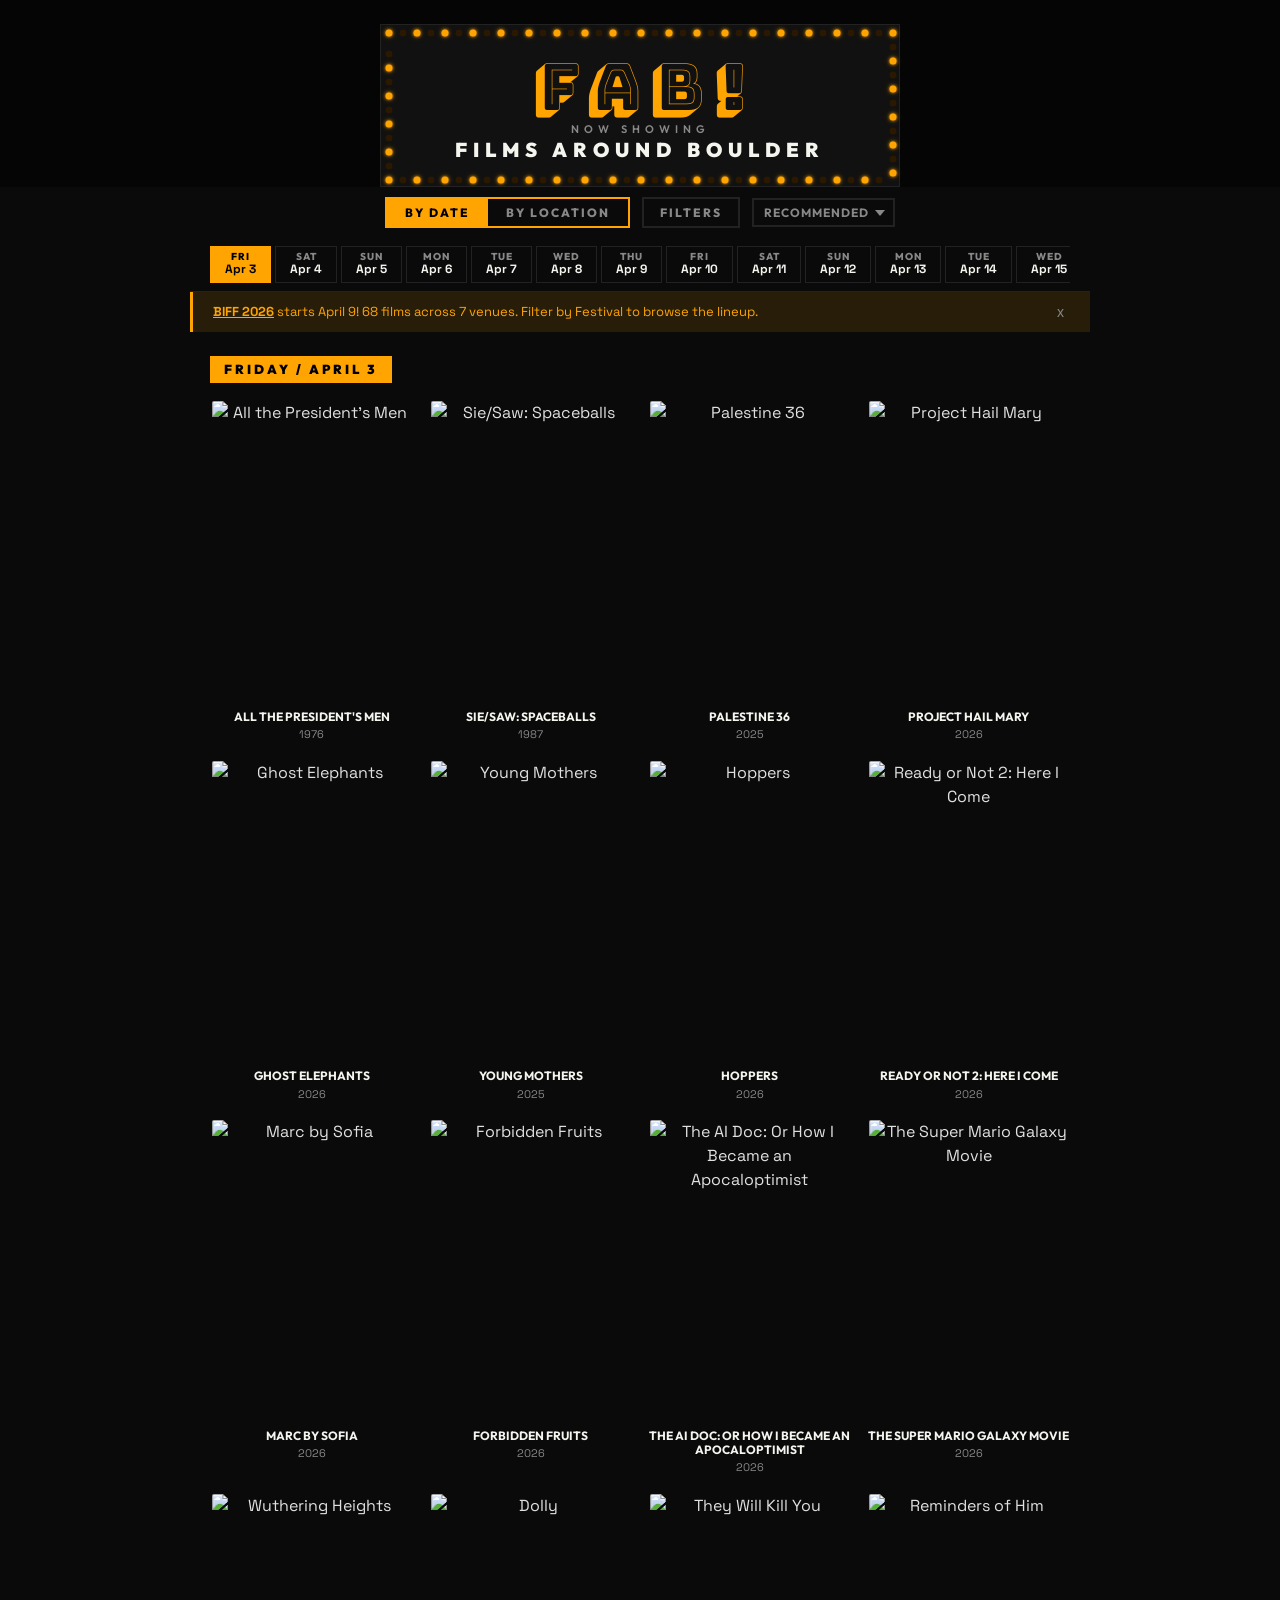
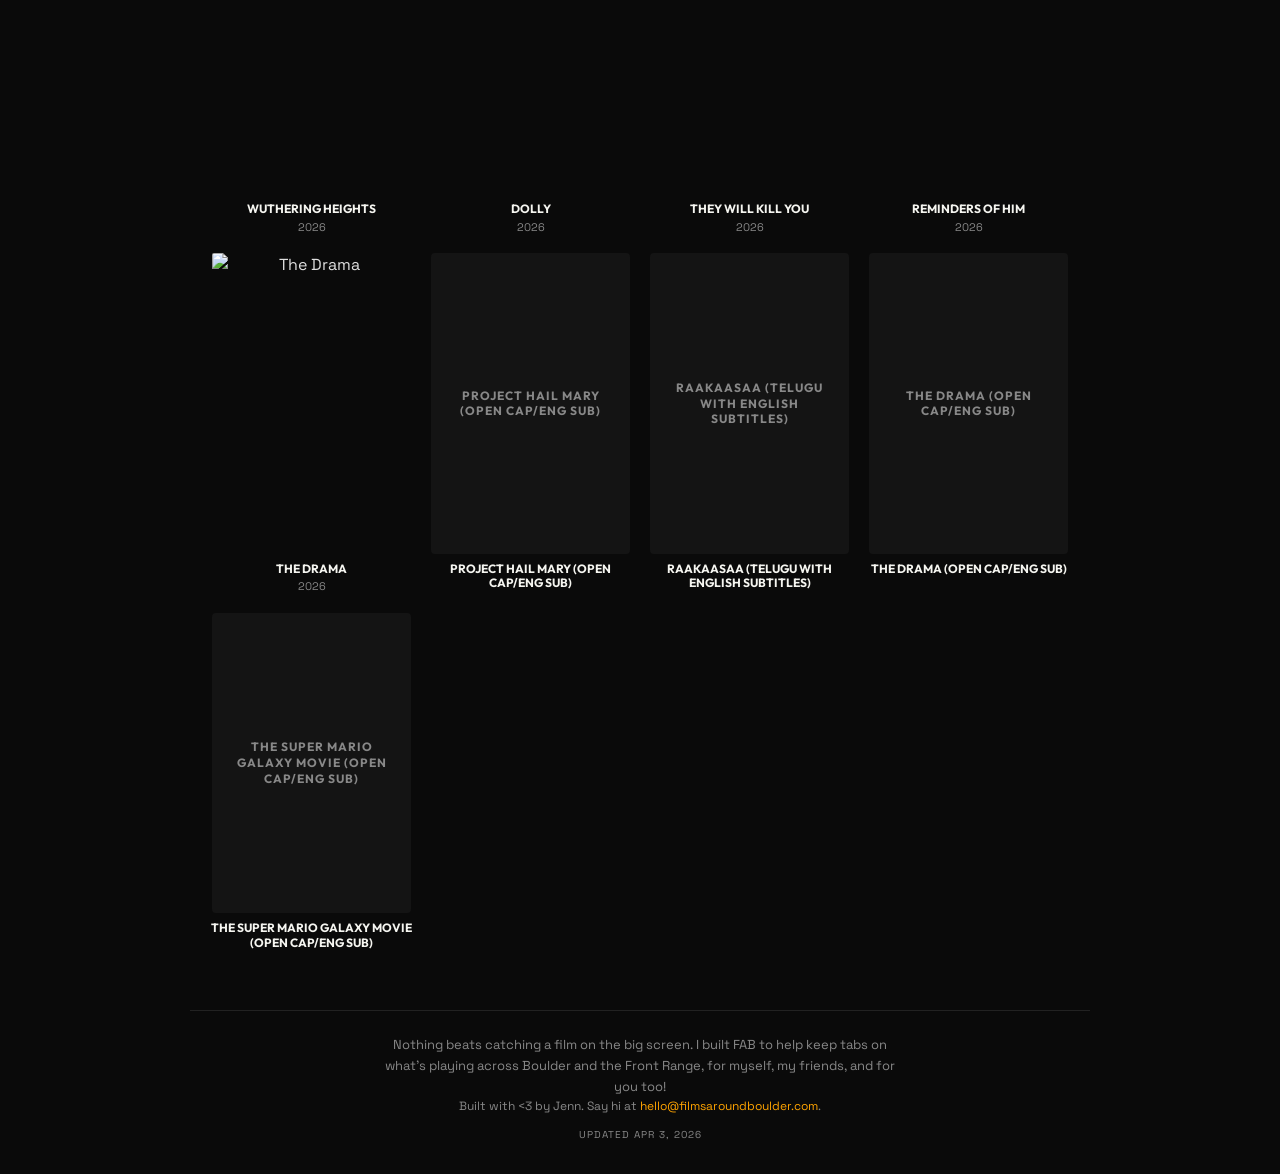
==== docs/index.html @ c7af5177 "FAB favicon (Bungee Shade), fix BIFF count (68 films, 7 venues)" ====
<!DOCTYPE html>
<html lang="en">
<head>
  <meta charset="UTF-8">
  <meta name="viewport" content="width=device-width, initial-scale=1.0">
  <title>FAB! Films Around Boulder</title>
  <link rel="icon" type="image/png" href="favicon-fab.png">
  <link rel="preconnect" href="https://fonts.googleapis.com">
  <link rel="preconnect" href="https://fonts.gstatic.com" crossorigin>
  <link href="https://fonts.googleapis.com/css2?family=Bungee+Shade&family=Bungee&family=Space+Grotesk:wght@300;400;500;600;700&family=Outfit:wght@400;600;800;900&display=swap" rel="stylesheet">
  <link rel="stylesheet" href="style.css">
</head>
<body>

  <div class="marquee-scene">
    <div class="marquee-frame">
      <div class="bulb-border" id="bulb-border"></div>
      <div class="letter-board">
        <div class="board-line fab">FAB!</div>
        <div class="board-line small">Now Showing</div>
        <div class="board-line big">Films Around Boulder</div>
      </div>
    </div>
  </div>

  <header>
    <div class="nav-bar">
      <div class="view-toggle">
        <button class="toggle-btn active" data-view="date">By Date</button>
        <button class="toggle-btn" data-view="location">By Location</button>
      </div>
      <button class="filter-toggle" id="filter-toggle">Filters</button>
      <select class="sort-select" id="sort-select">
        <option value="recommended">Recommended</option>
        <option value="alpha">A-Z</option>
        <option value="year">Newest</option>
        <option value="oldest">Oldest</option>
      </select>
    </div>
    <div class="filter-drawer hidden" id="filter-drawer">
      <div class="filter-group">
        <div class="filter-label">Theaters</div>
        <div class="filter-chips" id="filters"></div>
      </div>
      <div class="filter-group">
        <div class="filter-label">Type</div>
        <div class="filter-chips" id="category-filters"></div>
      </div>
    </div>
    <div class="date-nav" id="date-nav"></div>
  </header>

  <div class="banner hidden" id="banner">
    <span class="banner-text" id="banner-text"></span>
    <button class="banner-close" id="banner-close">x</button>
  </div>

  <main id="main"></main>

  <footer>
    <div class="footer-inner">
      <div class="footer-about" id="footer-about">
        <p class="footer-tagline">Nothing beats catching a film on the big screen. I built FAB to help keep tabs on what's playing across Boulder and the Front Range, for myself, my friends, and for you too!</p>
        <p class="footer-credit">Built with &lt;3 by Jenn. Say hi at <a href="mailto:hello@filmsaroundboulder.com">hello@filmsaroundboulder.com</a>.</p>
      </div>
      <div class="footer-meta">
        <p class="updated" id="updated"></p>
      </div>
    </div>
  </footer>

  <script src="app.js?v=3"></script>
  <script>
    // Generate bulbs around the border seamlessly
    (function() {
      const border = document.getElementById('bulb-border');
      const frame = border.parentElement;

      function placeBulbs() {
        border.innerHTML = '';
        const fw = frame.offsetWidth;
        const fh = frame.offsetHeight;
        const spacing = 14;
        const inset = 8;

        const positions = [];

        // Top edge: left to right
        for (let x = inset; x <= fw - inset; x += spacing) {
          positions.push([x, inset]);
        }
        // Right edge: top to bottom (skip top-right corner)
        for (let y = inset + spacing; y <= fh - inset; y += spacing) {
          positions.push([fw - inset, y]);
        }
        // Bottom edge: right to left (skip bottom-right corner)
        for (let x = fw - inset - spacing; x >= inset; x -= spacing) {
          positions.push([x, fh - inset]);
        }
        // Left edge: bottom to top (skip both corners)
        for (let y = fh - inset - spacing; y >= inset + spacing; y -= spacing) {
          positions.push([inset, y]);
        }

        positions.forEach((pos, i) => {
          const bulb = document.createElement('span');
          bulb.className = 'bulb ' + (i % 2 === 0 ? 'a' : 'b');
          bulb.style.left = pos[0] + 'px';
          bulb.style.top = pos[1] + 'px';
          border.appendChild(bulb);
        });
      }

      placeBulbs();
      window.addEventListener('resize', placeBulbs);
    })();
  </script>
</body>
</html>
---- docs/style.css ----
* { margin: 0; padding: 0; box-sizing: border-box; }

:root {
  --bg: #0a0a0a;
  --card-bg: #141414;
  --border: #222;
  --text: #e0e0e0;
  --text-dim: #888;
  --accent: #FFA400;
  --accent-dim: rgba(255, 164, 0, 0.12);
  --warm-white: #f5f5f0;
  --cream: #f5f0dd;
  --cream-dark: #ece6d0;
  --board-text: #1a1a1a;
  --board-sub: #6a6a6a;
}

body {
  font-family: 'Space Grotesk', sans-serif;
  background: var(--bg);
  color: var(--text);
  line-height: 1.5;
  -webkit-font-smoothing: antialiased;
}

.hidden { display: none !important; }

/* ===================== MARQUEE ===================== */
.marquee-scene { background: #050505; padding: 24px 16px 0; display: flex; justify-content: center; }
.marquee-frame { width: 100%; max-width: 520px; background: #111; padding: 16px; position: relative; border: 1px solid #222; }
.bulb-border { position: absolute; inset: 0; pointer-events: none; }
.bulb { position: absolute; width: 7px; height: 7px; border-radius: 50%; transform: translate(-50%, -50%); }
.bulb.a { background: var(--accent); box-shadow: 0 0 3px var(--accent), 0 0 6px rgba(255, 164, 0, 0.4); animation: bulb-a 0.7s steps(1) infinite; }
.bulb.b { background: #2a1800; animation: bulb-b 0.7s steps(1) infinite; }
@keyframes bulb-a {
  0%, 49% { background: var(--accent); box-shadow: 0 0 3px var(--accent), 0 0 6px rgba(255, 164, 0, 0.4); }
  50%, 100% { background: #2a1800; box-shadow: none; }
}
@keyframes bulb-b {
  0%, 49% { background: #2a1800; box-shadow: none; }
  50%, 100% { background: var(--accent); box-shadow: 0 0 3px var(--accent), 0 0 6px rgba(255, 164, 0, 0.4); }
}
.letter-board { background: transparent; padding: 14px 20px 8px; text-align: center; }
.board-line { font-family: 'Outfit', sans-serif; text-transform: uppercase; color: var(--warm-white); line-height: 1.2; }
.board-line.fab { font-family: 'Bungee Shade', cursive; font-size: 64px; letter-spacing: 10px; text-indent: 10px; line-height: 1; margin-bottom: 4px; color: var(--accent); }
.board-line.small { font-size: 11px; letter-spacing: 5px; font-weight: 600; color: var(--text-dim); margin-bottom: 2px; }
.board-line.big { font-size: 20px; font-weight: 900; letter-spacing: 6px; color: var(--warm-white); }

/* ===================== HEADER ===================== */
header {
  position: sticky; top: 0; background: var(--bg); z-index: 10;
  border-bottom: 1px solid var(--border);
  max-width: 900px; margin: 0 auto; padding: 0 20px;
}
.nav-bar { display: flex; align-items: center; justify-content: center; gap: 12px; padding: 10px 0; }
.view-toggle { display: flex; border: 2px solid var(--accent); overflow: hidden; }
.toggle-btn {
  padding: 6px 18px; font-family: 'Outfit', sans-serif; font-size: 12px; font-weight: 800;
  text-transform: uppercase; letter-spacing: 2px; border: none; background: transparent;
  color: var(--text-dim); cursor: pointer; transition: all 0.15s;
}
.toggle-btn.active { background: var(--accent); color: #000; }
.toggle-btn:hover:not(.active) { color: var(--accent); }

.filter-toggle {
  padding: 6px 16px; font-family: 'Outfit', sans-serif; font-size: 12px; font-weight: 800;
  text-transform: uppercase; letter-spacing: 2px; border: 2px solid var(--border);
  background: transparent; color: var(--text-dim); cursor: pointer; transition: all 0.15s;
}
.filter-toggle:hover { border-color: #555; color: var(--text); }

.sort-select {
  padding: 5px 10px; font-family: 'Outfit', sans-serif; font-size: 12px; font-weight: 700;
  text-transform: uppercase; letter-spacing: 1px; border: 2px solid var(--border);
  background: var(--bg); color: var(--text-dim); cursor: pointer;
  -webkit-appearance: none; appearance: none;
  background-image: url("data:image/svg+xml,%3Csvg xmlns='http://www.w3.org/2000/svg' width='10' height='6'%3E%3Cpath d='M0 0l5 6 5-6z' fill='%23888'/%3E%3C/svg%3E");
  background-repeat: no-repeat; background-position: right 8px center; padding-right: 24px;
}
.sort-select:hover { border-color: #555; color: var(--text); }
.filter-toggle.has-filters { border-color: var(--accent); color: var(--accent); }

/* ===================== FILTER DRAWER ===================== */
.filter-drawer { padding: 10px 0 8px; border-top: 1px solid var(--border); }
.filter-group { margin-bottom: 8px; }
.filter-group:last-child { margin-bottom: 0; }
.filter-label { font-family: 'Outfit', sans-serif; font-size: 9px; font-weight: 800; text-transform: uppercase; letter-spacing: 2px; color: var(--text-dim); margin-bottom: 4px; }
.filter-chips { display: flex; flex-wrap: wrap; gap: 5px; }
.filter-chip, .cat-chip {
  padding: 4px 12px; font-family: 'Outfit', sans-serif; font-size: 11px; font-weight: 600;
  letter-spacing: 1px; text-transform: uppercase; border: 1px solid var(--border);
  background: transparent; color: var(--text-dim); cursor: pointer; transition: all 0.15s; user-select: none;
}
.filter-chip.active { color: var(--accent); border-color: var(--accent); background: var(--accent-dim); }
.cat-chip.active { color: var(--cat-color, var(--accent)); border-color: var(--cat-color, var(--accent)); background: color-mix(in srgb, var(--cat-color, var(--accent)) 12%, transparent); }
.filter-chip:hover:not(.active), .cat-chip:hover:not(.active) { color: var(--text); border-color: #444; }

/* ===================== DATE NAV ===================== */
.date-nav { padding: 6px 0; }
.date-strip { display: flex; gap: 4px; overflow-x: auto; scrollbar-width: none; padding: 2px 0; }
.date-strip::-webkit-scrollbar { display: none; }
.date-chip {
  display: flex; flex-direction: column; align-items: center; padding: 5px 14px 4px;
  min-width: 60px; border: 1px solid var(--border); background: transparent;
  cursor: pointer; transition: all 0.15s; flex-shrink: 0;
}
.date-chip.active { border-color: var(--accent); background: var(--accent); }
.date-chip:hover:not(.active) { border-color: #555; }
.date-chip-day { font-family: 'Outfit', sans-serif; font-size: 10px; font-weight: 800; text-transform: uppercase; letter-spacing: 1px; color: var(--text-dim); line-height: 1; }
.date-chip.active .date-chip-day { color: #000; }
.date-chip-num { font-family: 'Space Grotesk', sans-serif; font-size: 12px; font-weight: 700; color: var(--warm-white); line-height: 1.3; }
.date-chip.active .date-chip-num { color: #000; }

/* ===================== BANNER ===================== */
.banner { max-width: 900px; margin: 0 auto; padding: 10px 20px; background: var(--accent-dim); border-left: 3px solid var(--accent); display: flex; align-items: center; gap: 12px; }
.banner-text { font-family: 'Space Grotesk', sans-serif; font-size: 13px; color: var(--accent); flex: 1; line-height: 1.4; }
.banner-text a { color: var(--accent); text-decoration: underline; font-weight: 700; }
.banner-close { background: none; border: none; color: var(--text-dim); cursor: pointer; font-size: 14px; padding: 2px 6px; }
.banner-close:hover { color: var(--text); }

/* ===================== CONTENT ===================== */
main { max-width: 900px; margin: 0 auto; padding: 0 20px; min-height: 50vh; }

.date-heading {
  font-family: 'Outfit', sans-serif; font-size: 13px; font-weight: 900;
  text-transform: uppercase; letter-spacing: 3px; color: #000; background: var(--accent);
  display: inline-block; padding: 4px 14px; margin: 24px 0 16px;
}

/* ===================== POSTER GRID (By Date) ===================== */
.poster-grid { display: grid; grid-template-columns: repeat(4, 1fr); gap: 16px; }
.grid-item { cursor: pointer; text-align: center; transition: transform 0.15s; }
.grid-item:hover { transform: scale(1.03); }
.grid-item.expanded { transform: none; }
.grid-poster-wrap { aspect-ratio: 2/3; overflow: hidden; border: 2px solid transparent; transition: border-color 0.15s; border-radius: 4px; }
.grid-item:hover .grid-poster-wrap, .grid-item.expanded .grid-poster-wrap { border-color: var(--accent); }
.grid-poster { width: 100%; height: 100%; object-fit: cover; display: block; }
.grid-poster-placeholder {
  background: var(--card-bg); display: flex; align-items: center; justify-content: center;
  font-family: 'Outfit', sans-serif; font-size: 12px; font-weight: 700; color: var(--text-dim);
  border-radius: 4px; padding: 12px; text-align: center; text-transform: uppercase;
  letter-spacing: 1px; line-height: 1.3;
}
.grid-poster-placeholder span { overflow: hidden; display: -webkit-box; -webkit-line-clamp: 4; -webkit-box-orient: vertical; }
.grid-title { font-family: 'Outfit', sans-serif; font-size: 12px; font-weight: 700; color: var(--warm-white); text-transform: uppercase; margin-top: 6px; line-height: 1.2; overflow: hidden; display: -webkit-box; -webkit-line-clamp: 2; -webkit-box-orient: vertical; }
.grid-meta { font-size: 11px; color: var(--text-dim); margin-top: 2px; }

/* Detail panel */
.grid-detail { grid-column: 1 / -1; background: var(--card-bg); border-left: 3px solid var(--accent); padding: 20px; margin: 8px 0; border-radius: 4px; }
.grid-detail-inner { display: flex; gap: 20px; }
.detail-poster { width: 120px; height: 180px; object-fit: cover; flex-shrink: 0; border-radius: 4px; }
.detail-body { flex: 1; min-width: 0; }
.detail-title { font-family: 'Outfit', sans-serif; font-size: 22px; font-weight: 900; color: var(--warm-white); text-transform: uppercase; line-height: 1.2; }
.detail-meta { font-size: 13px; color: var(--text-dim); margin-top: 4px; }
.detail-director { font-size: 13px; color: var(--text-dim); margin-top: 2px; }
.detail-ratings { display: flex; gap: 8px; margin-top: 8px; flex-wrap: wrap; }
.rating-pill {
  font-family: 'Space Grotesk', sans-serif; font-size: 12px; font-weight: 700;
  padding: 3px 8px; border-radius: 3px; border: 1px solid;
  display: inline-flex; align-items: center; gap: 5px;
}
.rating-logo { height: 16px; width: auto; flex-shrink: 0; border-radius: 2px; }
.rating-logo-square { height: 16px; width: 16px; }
.rating-imdb { background: rgba(245, 197, 24, 0.12); color: #f5c518; border-color: rgba(245, 197, 24, 0.3); }
.rating-rt { background: rgba(250, 80, 60, 0.12); color: #fa503c; border-color: rgba(250, 80, 60, 0.3); }
.rating-lb { background: rgba(0, 210, 120, 0.12); color: #00d278; border-color: rgba(0, 210, 120, 0.3); }
.detail-synopsis { font-size: 13px; color: var(--text-dim); margin-top: 10px; line-height: 1.5; }
.detail-showtimes { margin-top: 12px; }

/* Showtime rows */
.showtime-row { display: flex; align-items: baseline; gap: 12px; margin-top: 6px; flex-wrap: wrap; }
.theater-name { font-size: 12px; color: var(--text-dim); font-weight: 500; min-width: 140px; }
.schedule-date { font-size: 12px; color: var(--text-dim); min-width: 110px; font-weight: 500; }
.times { display: flex; gap: 5px; flex-wrap: wrap; align-items: center; }
a.time-chip {
  font-family: 'Space Grotesk', sans-serif; font-size: 12px; font-weight: 600;
  padding: 4px 10px; background: transparent; border: 1px solid #444;
  color: var(--warm-white); text-decoration: none; transition: all 0.15s; border-radius: 3px;
}
a.time-chip:hover { background: var(--accent); color: #000; border-color: var(--accent); }
.time-hidden { display: none; }
.times.show-all .time-hidden { display: inline-flex; }
.time-more {
  font-family: 'Space Grotesk', sans-serif; font-size: 11px; font-weight: 600;
  padding: 4px 10px; background: transparent; border: 1px dashed #555;
  color: var(--accent); cursor: pointer; border-radius: 3px;
}
.time-more:hover { border-color: var(--accent); }
span.time-past {
  font-family: 'Space Grotesk', sans-serif; font-size: 12px; font-weight: 600;
  padding: 4px 10px; border: 1px solid #2a2a2a; color: #555;
  border-radius: 3px; text-decoration: line-through; cursor: default;
}
.tag { font-family: 'Outfit', sans-serif; font-size: 10px; padding: 2px 7px; font-weight: 700; letter-spacing: 1px; text-transform: uppercase; border-radius: 3px; }
.tag-format { background: transparent; color: var(--accent); border: 1px solid var(--accent); }

/* ===================== BY LOCATION (horizontal lanes) ===================== */
.location-section { margin-top: 32px; }
.location-heading {
  font-family: 'Outfit', sans-serif; font-size: 16px; font-weight: 900;
  text-transform: uppercase; letter-spacing: 2px; color: var(--warm-white);
  text-decoration: none; display: inline-block; margin-bottom: 12px;
  transition: color 0.15s;
}
a.location-heading:hover { color: var(--accent); }

.location-lane-wrap { overflow: hidden; }
.location-lane {
  display: flex; gap: 12px; overflow-x: auto; scrollbar-width: none;
  padding-bottom: 8px;
}
.location-lane::-webkit-scrollbar { display: none; }
.lane-item {
  flex-shrink: 0; width: 140px; cursor: pointer; text-align: center;
  transition: transform 0.15s;
}
.lane-item:hover { transform: scale(1.03); }
.lane-item .grid-poster-wrap { width: 140px; height: 210px; }
.lane-item .grid-title { font-size: 11px; }

/* ===================== EMPTY STATE ===================== */
.empty-state { text-align: center; color: var(--text-dim); padding: 100px 20px; font-size: 16px; font-family: 'Outfit', sans-serif; font-weight: 700; text-transform: uppercase; letter-spacing: 3px; }

/* ===================== FOOTER ===================== */
footer { max-width: 900px; margin: 60px auto 0; padding: 24px 20px 32px; border-top: 1px solid var(--border); }
.footer-inner { display: flex; flex-direction: column; gap: 12px; align-items: center; text-align: center; }
.footer-tagline { font-family: 'Space Grotesk', sans-serif; font-size: 13px; color: var(--text-dim); max-width: 520px; line-height: 1.6; }
.footer-credit { font-family: 'Space Grotesk', sans-serif; font-size: 12px; color: var(--text-dim); }
.footer-credit a { color: var(--accent); text-decoration: none; }
.footer-credit a:hover { text-decoration: underline; }
.footer-meta { font-size: 10px; color: var(--text-dim); letter-spacing: 1px; text-transform: uppercase; }

/* ===================== Mobile ===================== */
@media (max-width: 700px) {
  .poster-grid { grid-template-columns: repeat(3, 1fr); gap: 12px; }
}
@media (max-width: 500px) {
  .marquee-scene { padding: 16px 8px 0; }
  .board-line.fab { font-size: 40px; letter-spacing: 6px; text-indent: 6px; }
  .board-line.big { font-size: 14px; letter-spacing: 4px; }
  .board-line.small { font-size: 9px; letter-spacing: 3px; }
  header { padding: 0 12px; }
  main { padding: 0 12px; }
  .toggle-btn { padding: 5px 10px; font-size: 10px; letter-spacing: 1px; }
  .filter-toggle { padding: 5px 8px; font-size: 10px; letter-spacing: 1px; }
  .sort-select { font-size: 10px; padding: 4px 20px 4px 6px; }
  .poster-grid { grid-template-columns: repeat(2, 1fr); gap: 10px; }
  .detail-poster { width: 80px; height: 120px; }
  .detail-title { font-size: 16px; }
  .grid-detail-inner { gap: 12px; }
  .theater-name { min-width: auto; width: 100%; }
  .showtime-row { flex-direction: column; gap: 4px; }
  .lane-item { width: 110px; }
  .lane-item .grid-poster-wrap { width: 110px; height: 165px; }
  .date-chip { min-width: 52px; padding: 4px 10px 3px; }
}
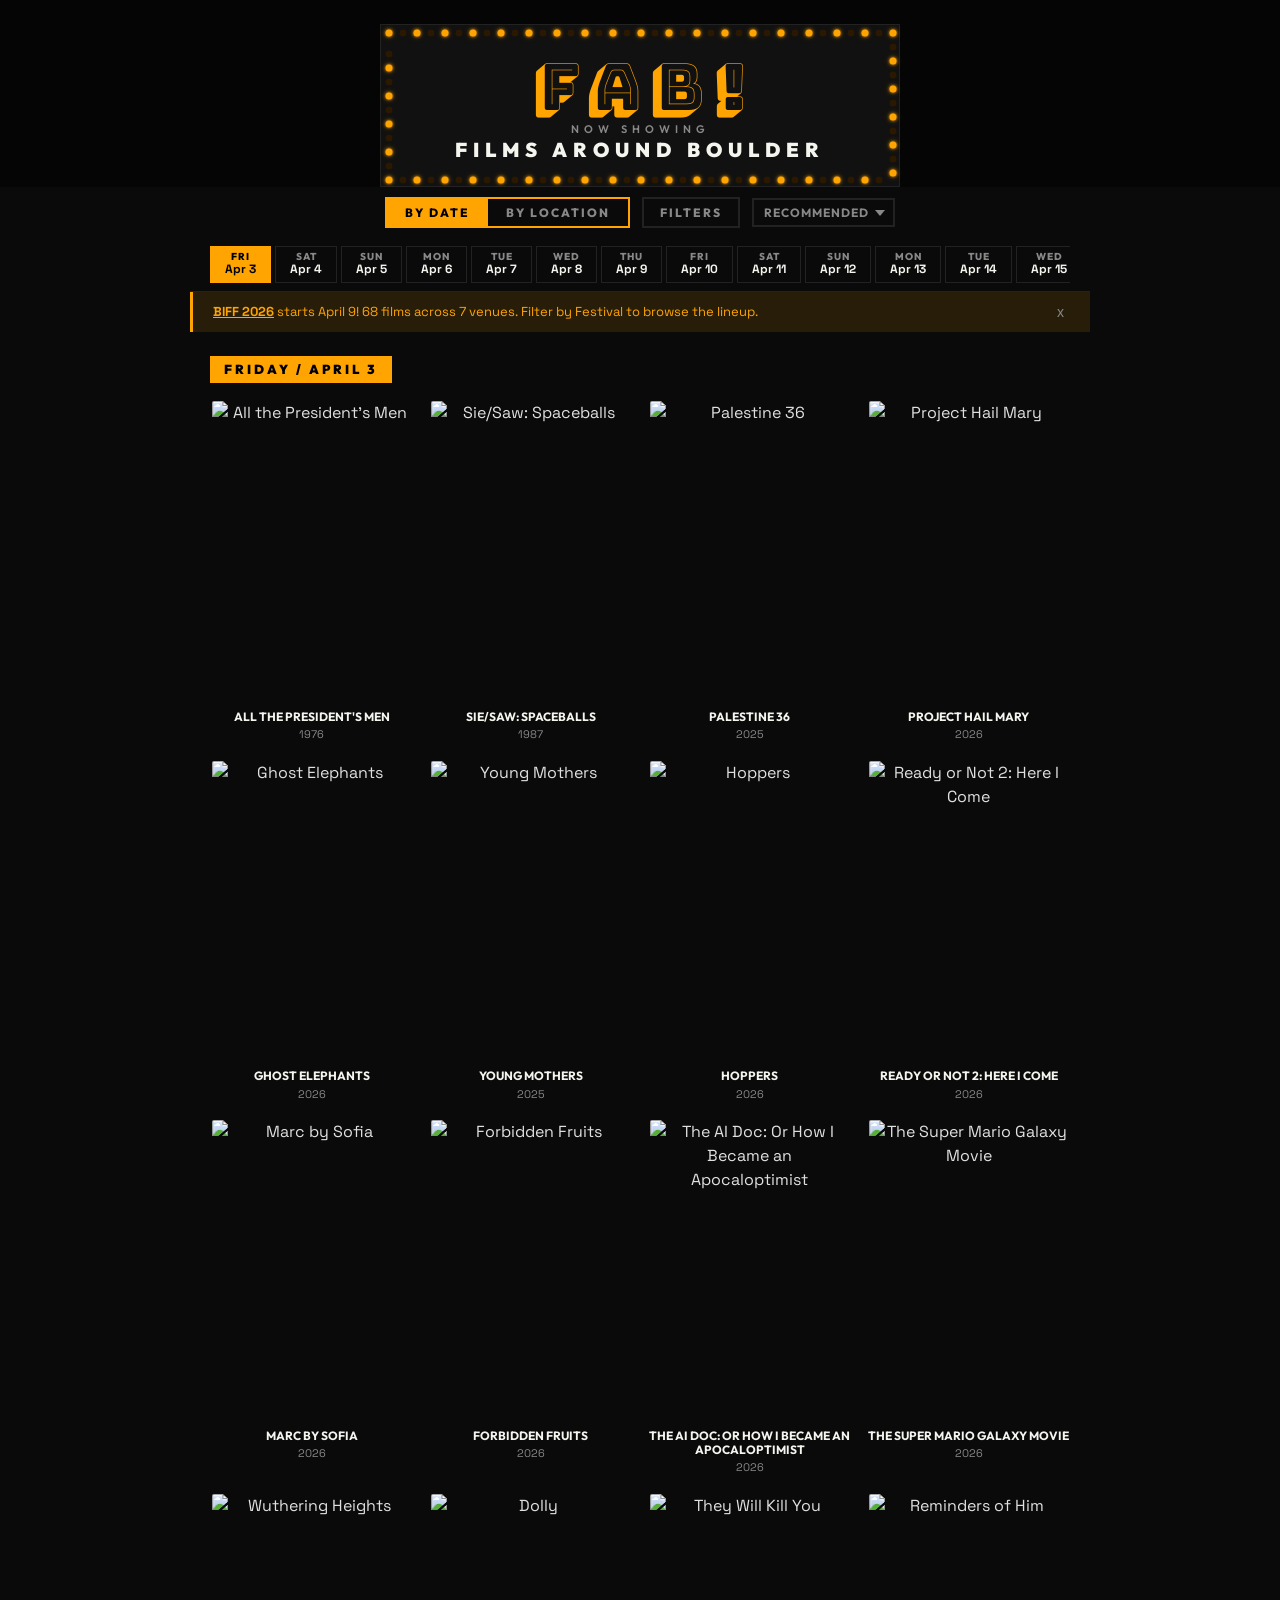
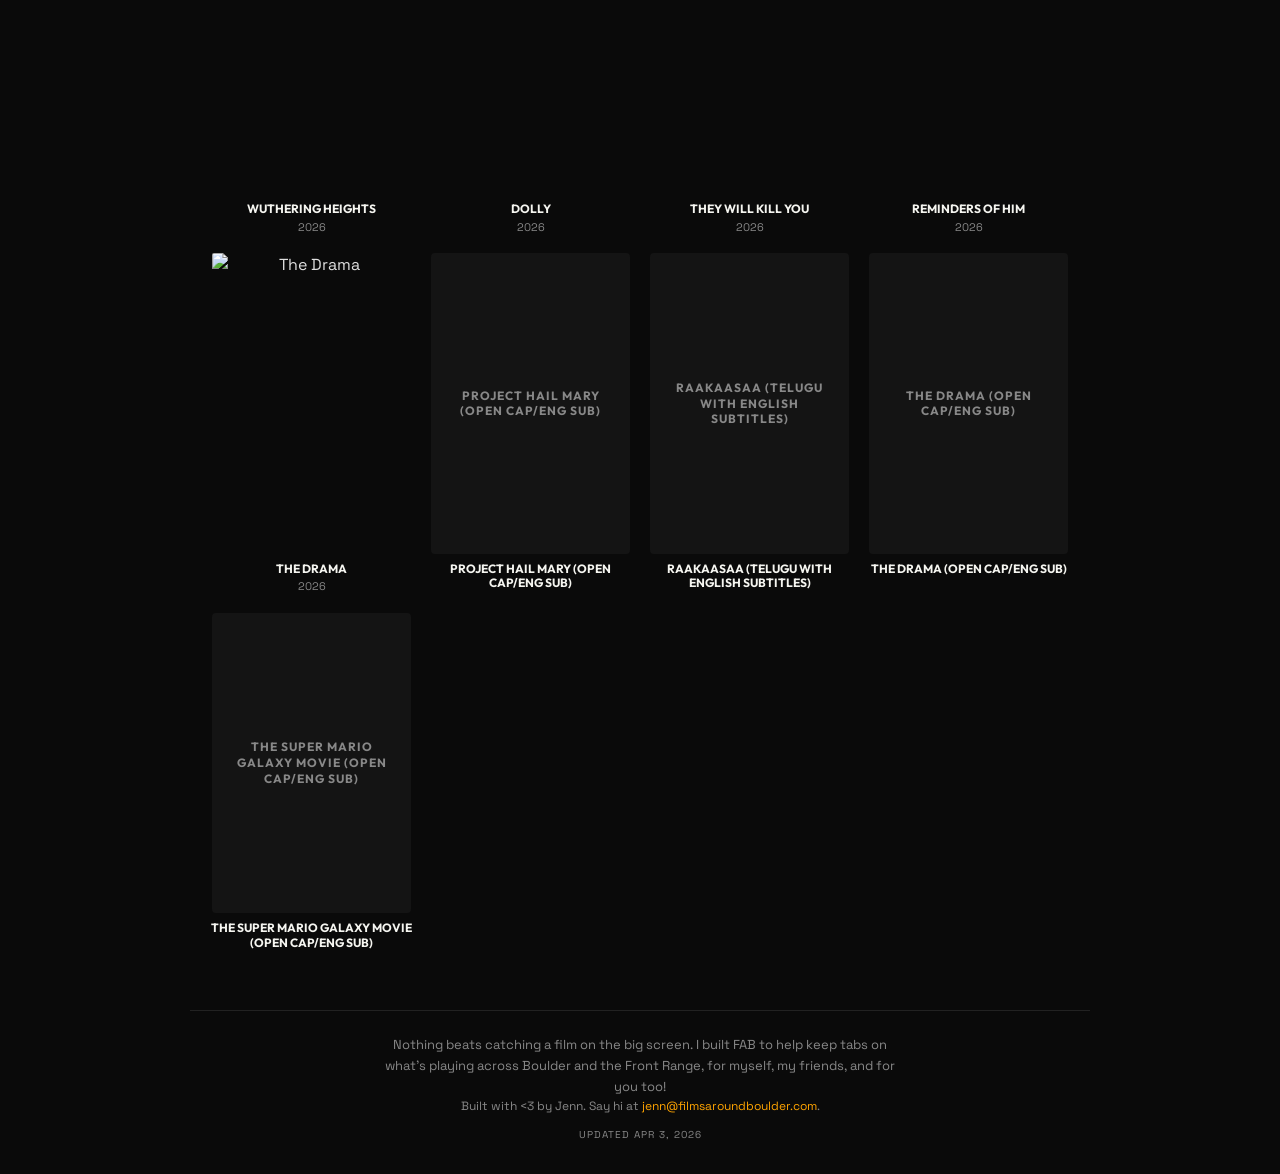
==== commit 4b17a1ff: "Update footer email to jenn@filmsaroundboulder.com" ====
--- a/docs/index.html
+++ b/docs/index.html
@@ -61,7 +61,7 @@
     <div class="footer-inner">
       <div class="footer-about" id="footer-about">
         <p class="footer-tagline">Nothing beats catching a film on the big screen. I built FAB to help keep tabs on what's playing across Boulder and the Front Range, for myself, my friends, and for you too!</p>
-        <p class="footer-credit">Built with &lt;3 by Jenn. Say hi at <a href="mailto:hello@filmsaroundboulder.com">hello@filmsaroundboulder.com</a>.</p>
+        <p class="footer-credit">Built with &lt;3 by Jenn. Say hi at <a href="mailto:jenn@filmsaroundboulder.com">jenn@filmsaroundboulder.com</a>.</p>
       </div>
       <div class="footer-meta">
         <p class="updated" id="updated"></p>
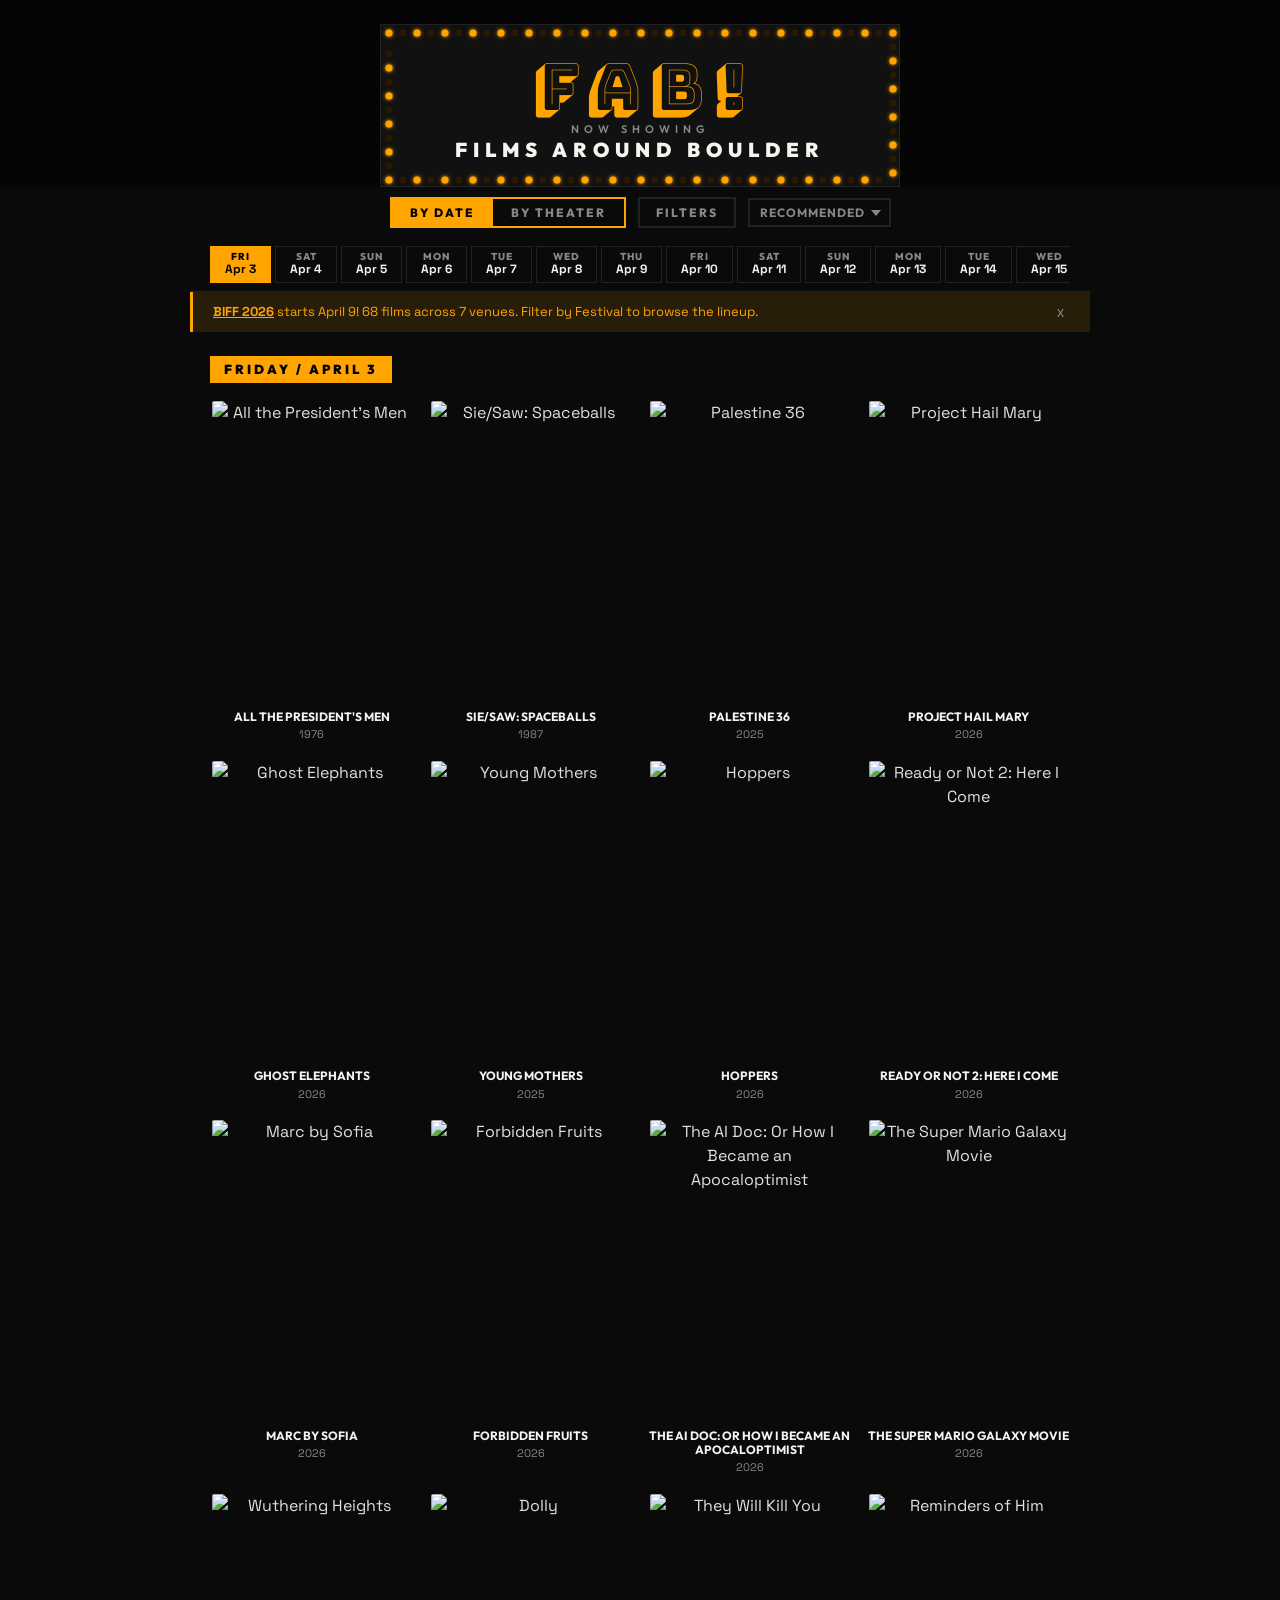
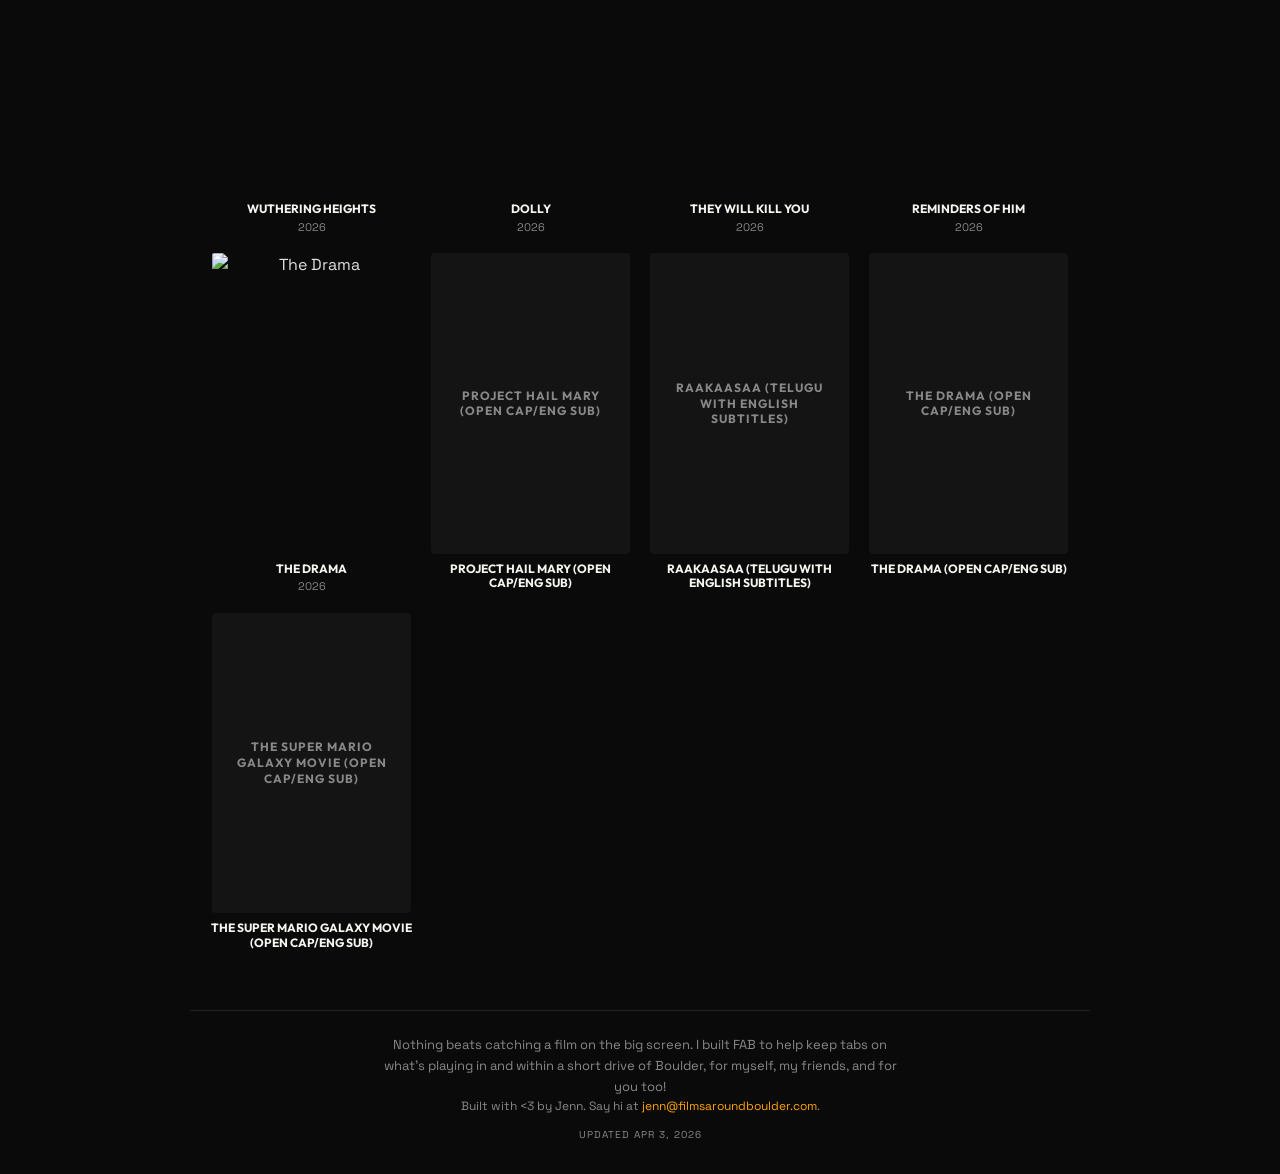
==== commit 52f1fafe: "Marquee home link, By Theater, footer updates, mobile fix - Clicking marquee resets to unfiltered ho" ====
--- a/docs/index.html
+++ b/docs/index.html
@@ -12,22 +12,24 @@
 </head>
 <body>
 
-  <div class="marquee-scene">
-    <div class="marquee-frame">
-      <div class="bulb-border" id="bulb-border"></div>
-      <div class="letter-board">
-        <div class="board-line fab">FAB!</div>
-        <div class="board-line small">Now Showing</div>
-        <div class="board-line big">Films Around Boulder</div>
+  <a href="/" class="marquee-link" id="marquee-home">
+    <div class="marquee-scene">
+      <div class="marquee-frame">
+        <div class="bulb-border" id="bulb-border"></div>
+        <div class="letter-board">
+          <div class="board-line fab">FAB!</div>
+          <div class="board-line small">Now Showing</div>
+          <div class="board-line big">Films Around Boulder</div>
+        </div>
       </div>
     </div>
-  </div>
+  </a>
 
   <header>
     <div class="nav-bar">
       <div class="view-toggle">
         <button class="toggle-btn active" data-view="date">By Date</button>
-        <button class="toggle-btn" data-view="location">By Location</button>
+        <button class="toggle-btn" data-view="location">By Theater</button>
       </div>
       <button class="filter-toggle" id="filter-toggle">Filters</button>
       <select class="sort-select" id="sort-select">
@@ -60,7 +62,7 @@
   <footer>
     <div class="footer-inner">
       <div class="footer-about" id="footer-about">
-        <p class="footer-tagline">Nothing beats catching a film on the big screen. I built FAB to help keep tabs on what's playing across Boulder and the Front Range, for myself, my friends, and for you too!</p>
+        <p class="footer-tagline">Nothing beats catching a film on the big screen. I built FAB to help keep tabs on what's playing in and within a short drive of Boulder, for myself, my friends, and for you too!</p>
         <p class="footer-credit">Built with &lt;3 by Jenn. Say hi at <a href="mailto:jenn@filmsaroundboulder.com">jenn@filmsaroundboulder.com</a>.</p>
       </div>
       <div class="footer-meta">
@@ -69,7 +71,7 @@
     </div>
   </footer>
 
-  <script src="app.js?v=3"></script>
+  <script src="app.js?v=4"></script>
   <script>
     // Generate bulbs around the border seamlessly
     (function() {
--- a/docs/style.css
+++ b/docs/style.css
@@ -26,6 +26,7 @@
 .hidden { display: none !important; }
 
 /* ===================== MARQUEE ===================== */
+.marquee-link { text-decoration: none; display: block; cursor: pointer; }
 .marquee-scene { background: #050505; padding: 24px 16px 0; display: flex; justify-content: center; }
 .marquee-frame { width: 100%; max-width: 520px; background: #111; padding: 16px; position: relative; border: 1px solid #222; }
 .bulb-border { position: absolute; inset: 0; pointer-events: none; }
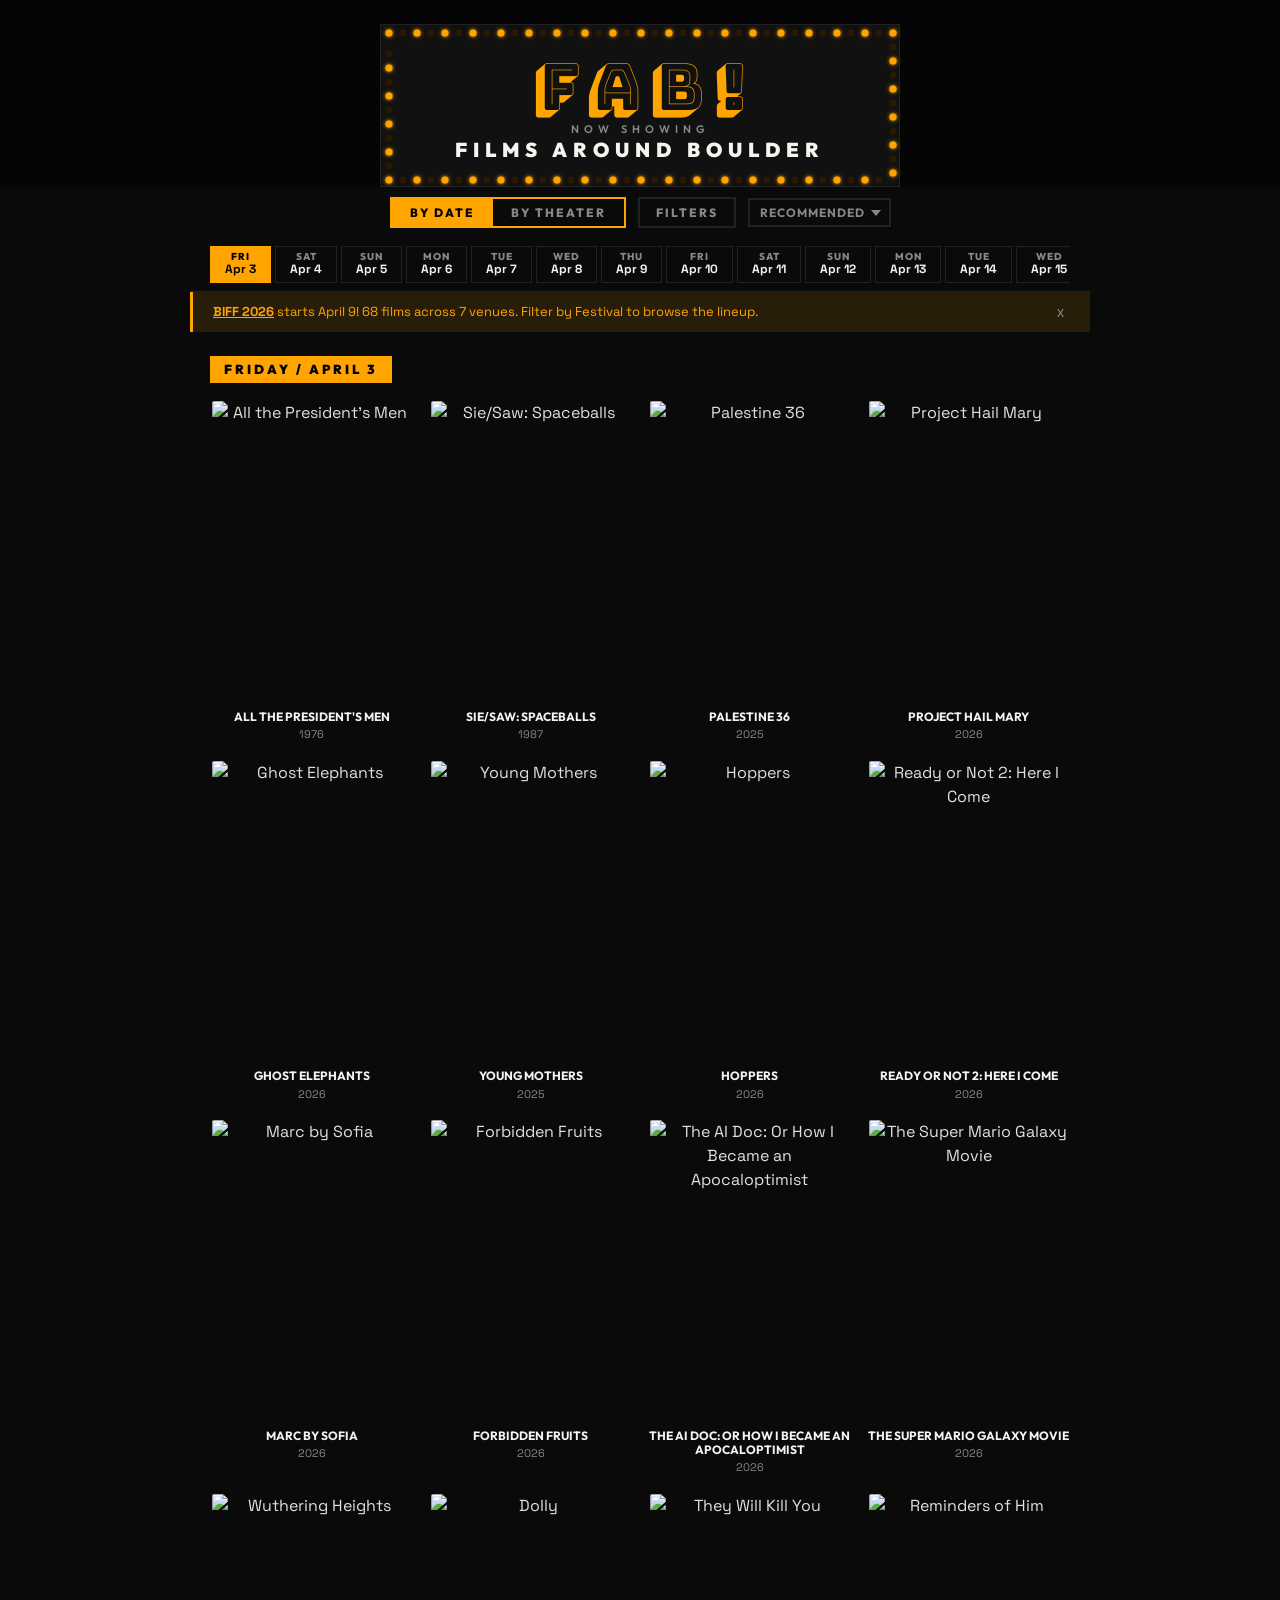
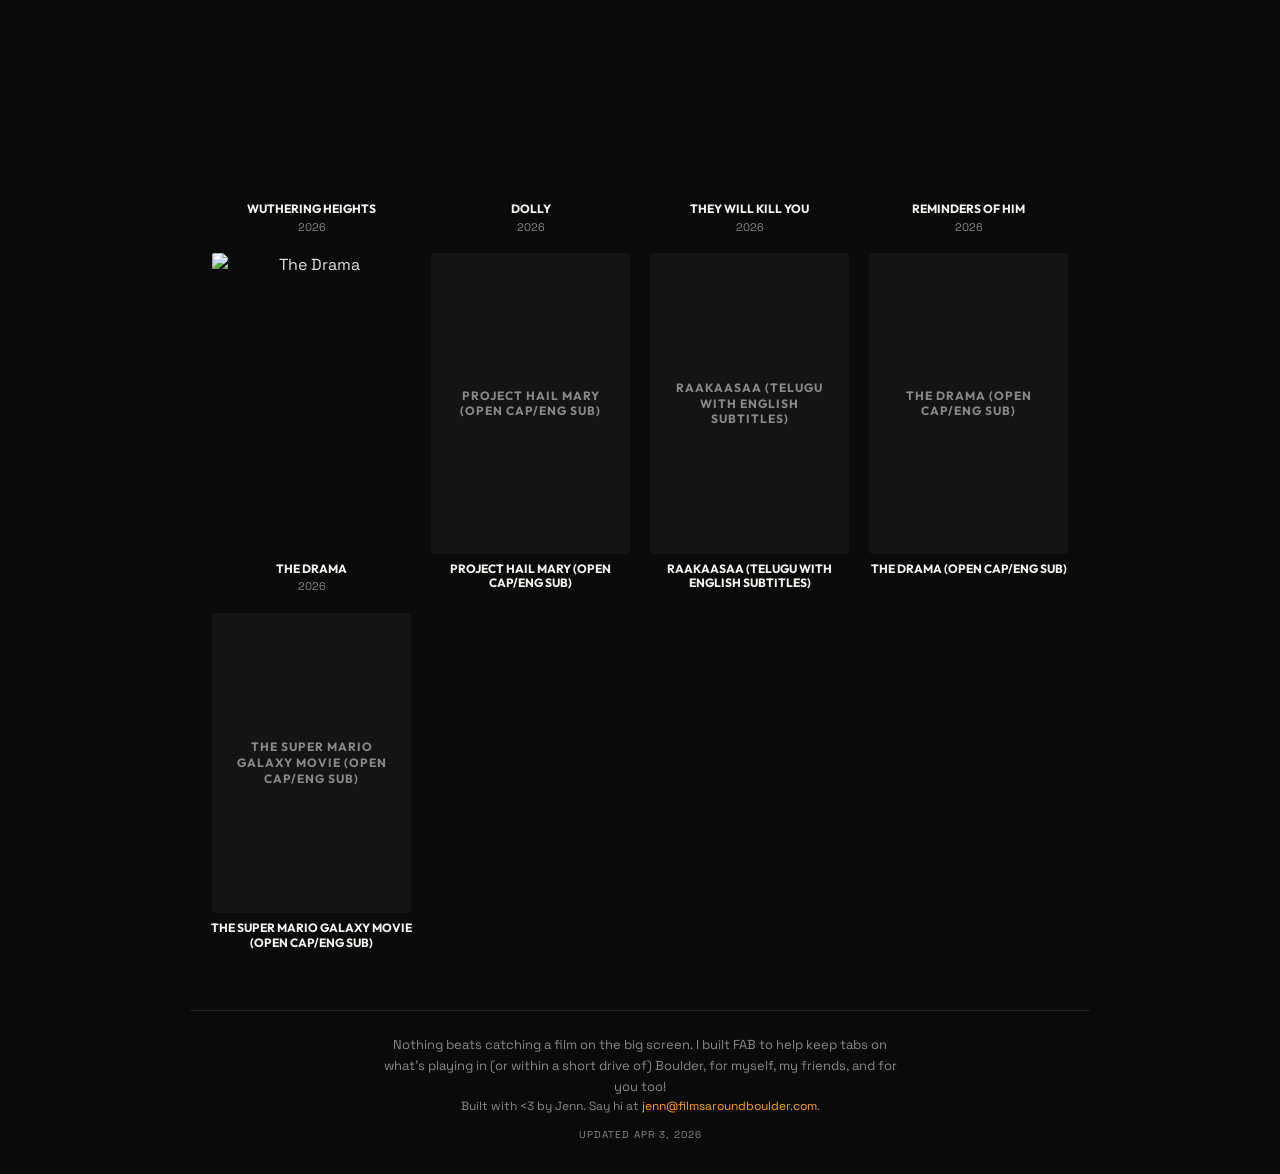
==== commit e0d4b6a9: "Footer: in (or within a short drive of) Boulder" ====
--- a/docs/index.html
+++ b/docs/index.html
@@ -62,7 +62,7 @@
   <footer>
     <div class="footer-inner">
       <div class="footer-about" id="footer-about">
-        <p class="footer-tagline">Nothing beats catching a film on the big screen. I built FAB to help keep tabs on what's playing in and within a short drive of Boulder, for myself, my friends, and for you too!</p>
+        <p class="footer-tagline">Nothing beats catching a film on the big screen. I built FAB to help keep tabs on what's playing in (or within a short drive of) Boulder, for myself, my friends, and for you too!</p>
         <p class="footer-credit">Built with &lt;3 by Jenn. Say hi at <a href="mailto:jenn@filmsaroundboulder.com">jenn@filmsaroundboulder.com</a>.</p>
       </div>
       <div class="footer-meta">
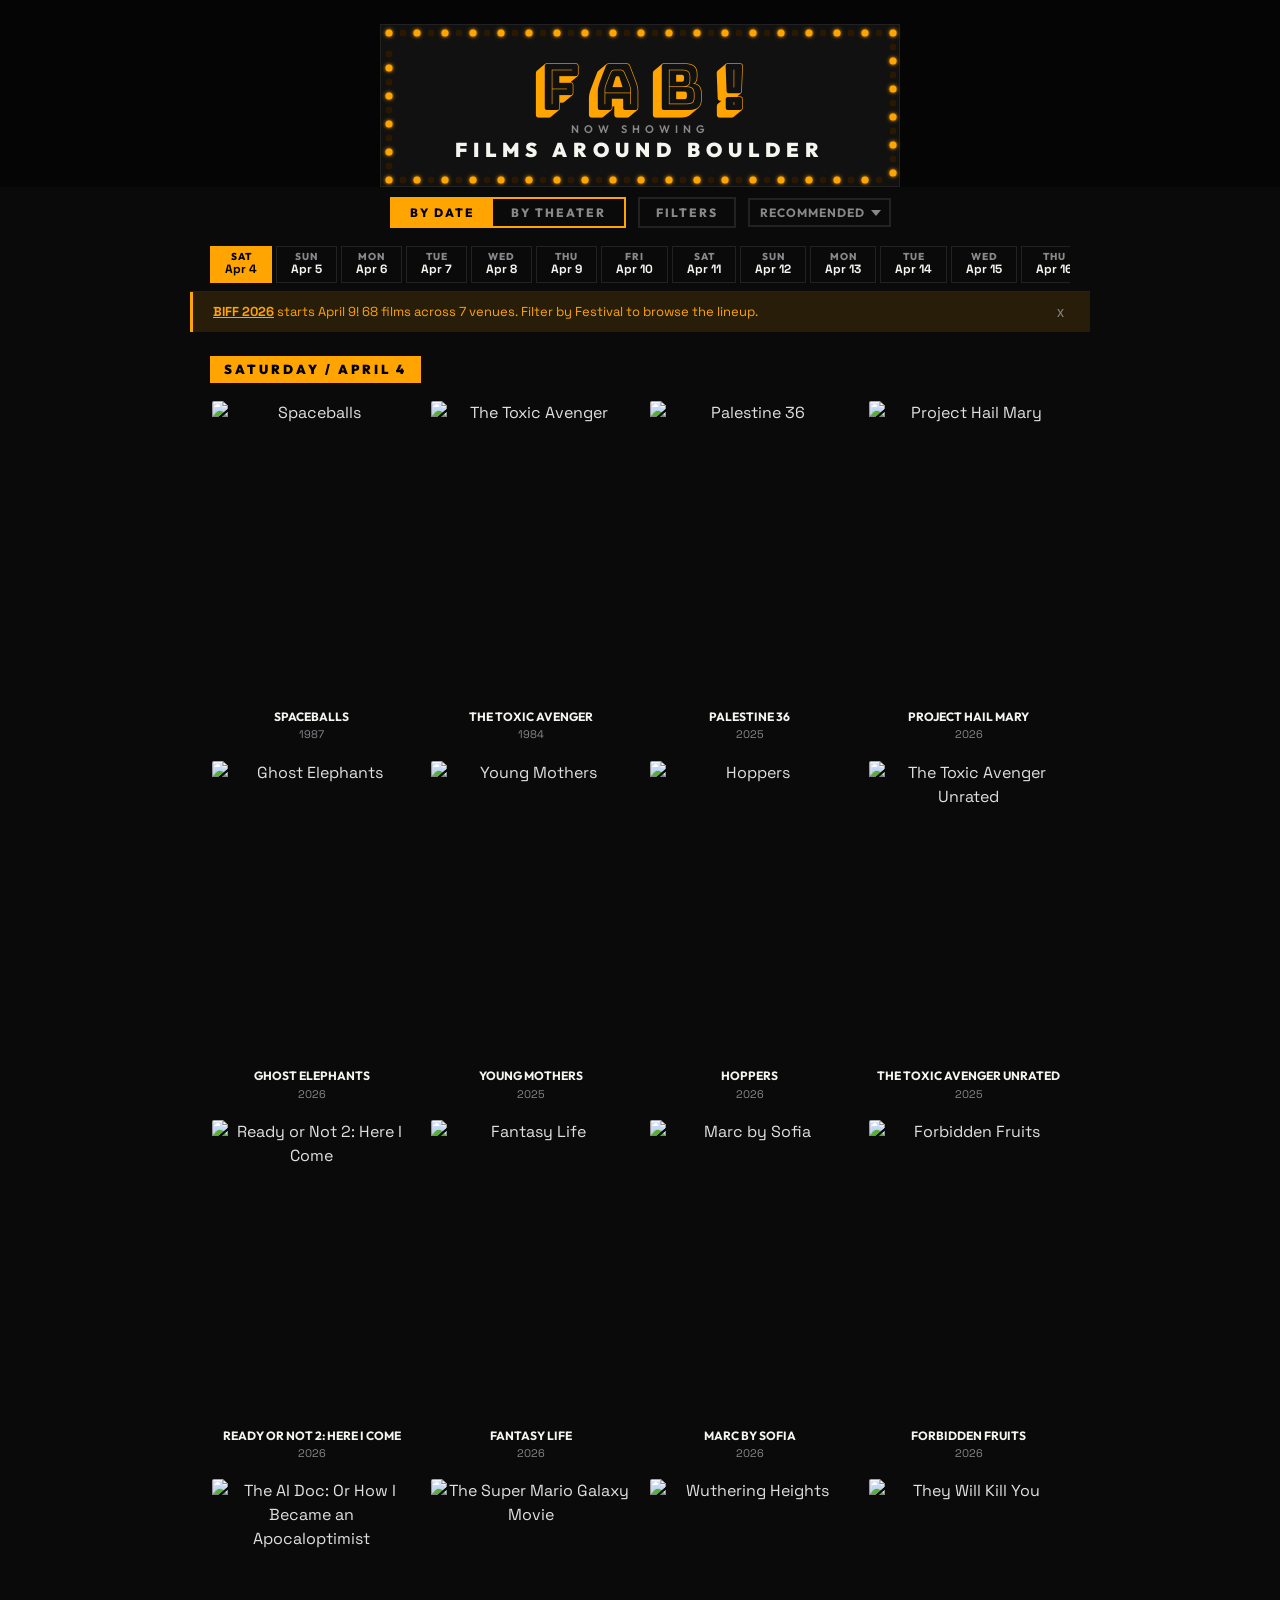
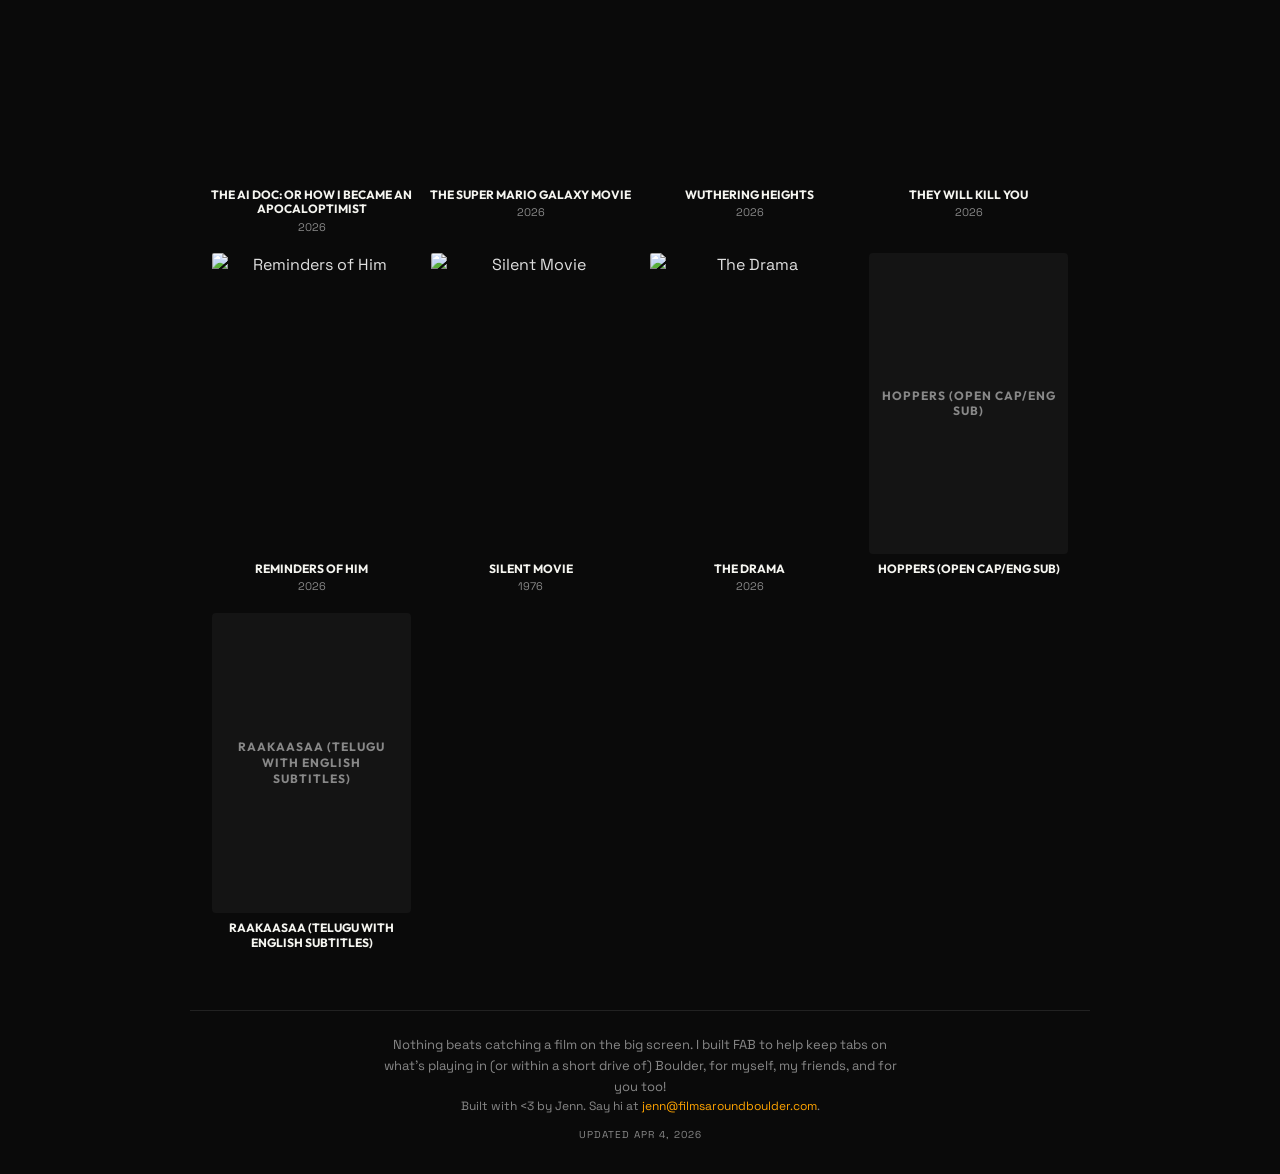
==== commit ea217f89: "Fix date chip bounce on click When clicking a date chip, renderDateNav() was rebuilding the entire s" ====
--- a/docs/index.html
+++ b/docs/index.html
@@ -4,6 +4,11 @@
   <meta charset="UTF-8">
   <meta name="viewport" content="width=device-width, initial-scale=1.0">
   <title>FAB! Films Around Boulder</title>
+  <meta property="og:title" content="FAB! Films Around Boulder">
+  <meta property="og:description" content="What's playing in (or within a short drive of) Boulder. Indie, arthouse, repertory, and new releases.">
+  <meta property="og:image" content="https://filmsaroundboulder.com/og-image.png">
+  <meta property="og:url" content="https://filmsaroundboulder.com">
+  <meta name="twitter:card" content="summary_large_image">
   <link rel="icon" type="image/png" href="favicon-fab.png">
   <link rel="preconnect" href="https://fonts.googleapis.com">
   <link rel="preconnect" href="https://fonts.gstatic.com" crossorigin>
@@ -71,7 +76,7 @@
     </div>
   </footer>
 
-  <script src="app.js?v=4"></script>
+  <script src="app.js?v=5"></script>
   <script>
     // Generate bulbs around the border seamlessly
     (function() {
@@ -117,5 +122,6 @@
       window.addEventListener('resize', placeBulbs);
     })();
   </script>
+<script data-goatcounter="https://fab-boulder.goatcounter.com/count" async src="//gc.zgo.at/count.js"></script>
 </body>
 </html>
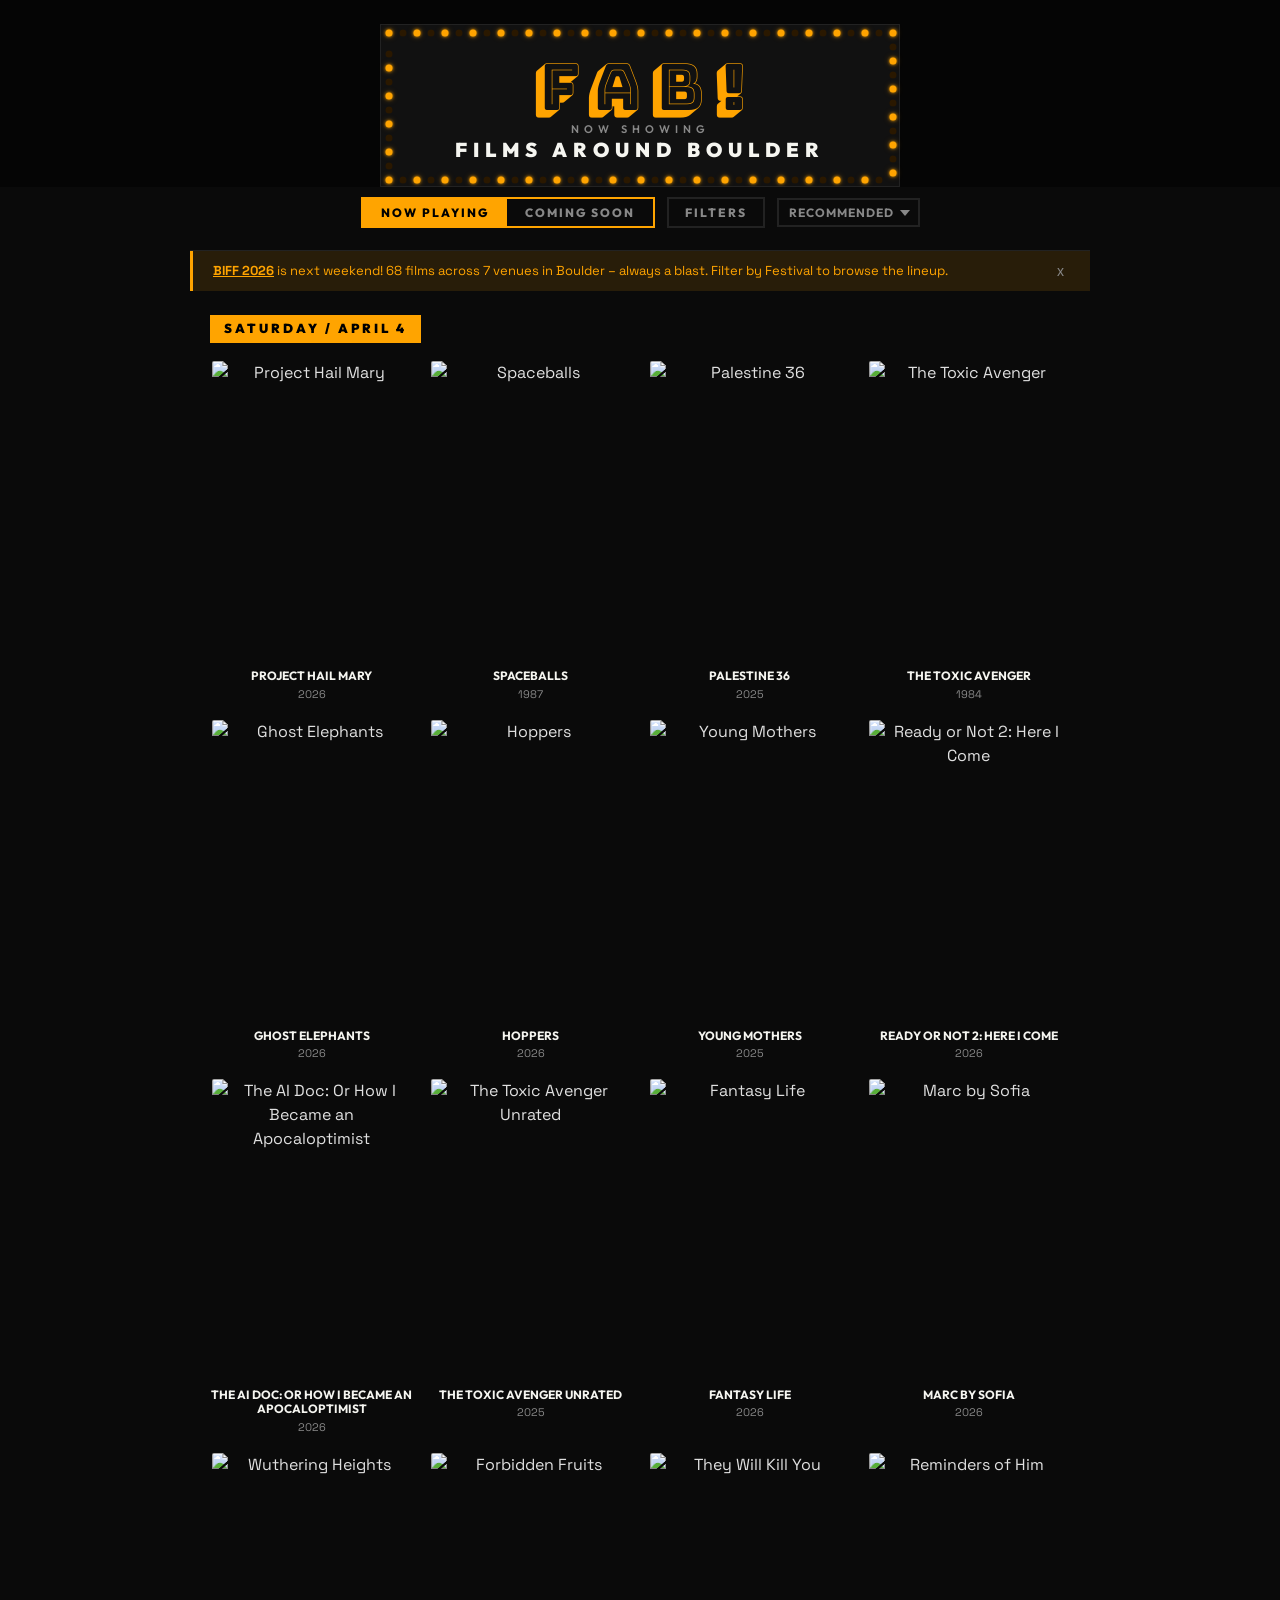
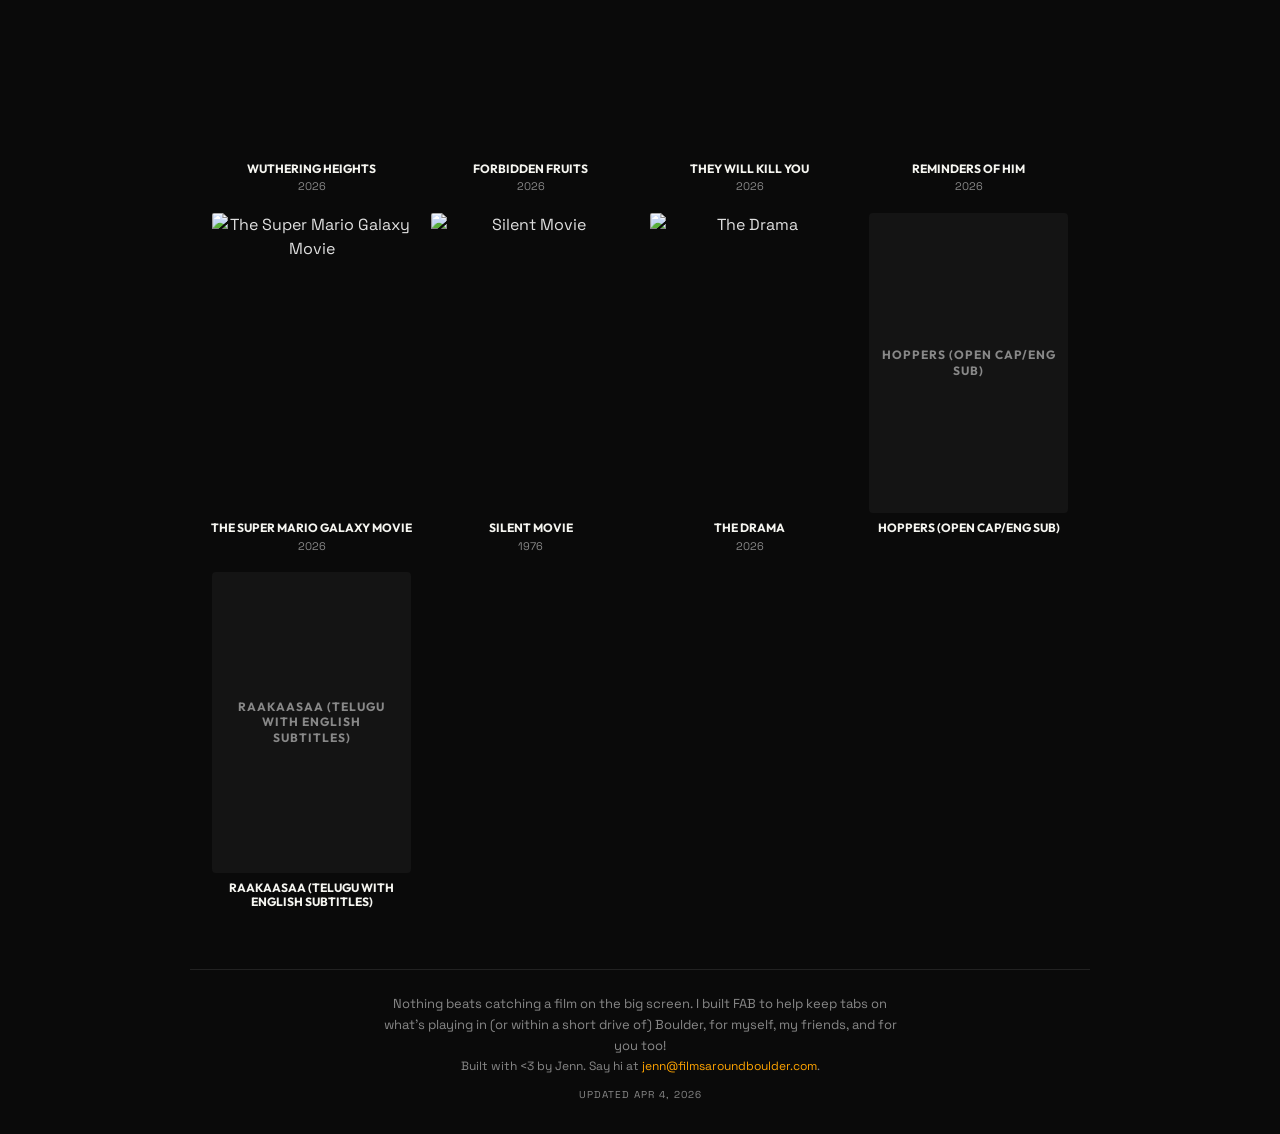
==== commit 6301efb5: "Restructure to Now Playing / Coming Soon layout - Replace By Date / By Theater toggle with Now Playi" ====
--- a/docs/index.html
+++ b/docs/index.html
@@ -33,8 +33,8 @@
   <header>
     <div class="nav-bar">
       <div class="view-toggle">
-        <button class="toggle-btn active" data-view="date">By Date</button>
-        <button class="toggle-btn" data-view="location">By Theater</button>
+        <button class="toggle-btn active" data-view="now">Now Playing</button>
+        <button class="toggle-btn" data-view="soon">Coming Soon</button>
       </div>
       <button class="filter-toggle" id="filter-toggle">Filters</button>
       <select class="sort-select" id="sort-select">
@@ -76,7 +76,7 @@
     </div>
   </footer>
 
-  <script src="app.js?v=5"></script>
+  <script src="app.js?v=6"></script>
   <script>
     // Generate bulbs around the border seamlessly
     (function() {
--- a/docs/style.css
+++ b/docs/style.css
@@ -133,7 +133,7 @@
 .grid-item { cursor: pointer; text-align: center; transition: transform 0.15s; }
 .grid-item:hover { transform: scale(1.03); }
 .grid-item.expanded { transform: none; }
-.grid-poster-wrap { aspect-ratio: 2/3; overflow: hidden; border: 2px solid transparent; transition: border-color 0.15s; border-radius: 4px; }
+.grid-poster-wrap { position: relative; aspect-ratio: 2/3; overflow: hidden; border: 2px solid transparent; transition: border-color 0.15s; border-radius: 4px; }
 .grid-item:hover .grid-poster-wrap, .grid-item.expanded .grid-poster-wrap { border-color: var(--accent); }
 .grid-poster { width: 100%; height: 100%; object-fit: cover; display: block; }
 .grid-poster-placeholder {
@@ -145,6 +145,37 @@
 .grid-poster-placeholder span { overflow: hidden; display: -webkit-box; -webkit-line-clamp: 4; -webkit-box-orient: vertical; }
 .grid-title { font-family: 'Outfit', sans-serif; font-size: 12px; font-weight: 700; color: var(--warm-white); text-transform: uppercase; margin-top: 6px; line-height: 1.2; overflow: hidden; display: -webkit-box; -webkit-line-clamp: 2; -webkit-box-orient: vertical; }
 .grid-meta { font-size: 11px; color: var(--text-dim); margin-top: 2px; }
+
+/* ---- Coming Soon ---- */
+.coming-soon-header { margin-bottom: 16px; }
+.coming-soon-sub { font-size: 12px; color: var(--text-dim); }
+.coming-date-range { color: var(--accent) !important; font-weight: 600; }
+.coming-venues { display: flex; flex-wrap: wrap; gap: 3px; margin-top: 4px; }
+.coming-venue-chip {
+  font-size: 9px; font-family: 'Outfit', sans-serif; font-weight: 700;
+  text-transform: uppercase; letter-spacing: 0.3px;
+  background: #1a1a1a; border: 1px solid #333; color: var(--text-dim);
+  padding: 2px 5px; border-radius: 2px; white-space: nowrap;
+}
+.coming-venue-chip.indie { border-color: rgba(224,124,79,0.4); color: #e07c4f; }
+.coming-venue-more { font-size: 9px; color: var(--text-dim); padding: 2px 0; }
+
+/* ---- Poster badges (format + special event) ---- */
+.poster-badge {
+  position: absolute; z-index: 2;
+  font-family: 'Outfit', sans-serif; font-size: 9px; font-weight: 800;
+  text-transform: uppercase; letter-spacing: 0.5px;
+  padding: 2px 5px; border-radius: 2px; line-height: 1.5; pointer-events: none;
+}
+.poster-badge-fmt { top: 5px; left: 5px; }
+.poster-badge-sp  { top: 5px; right: 5px; }
+.fmt-35mm  { background: #D4891A; color: #000; }
+.fmt-70mm  { background: #C0392B; color: #fff; }
+.fmt-imax  { background: #1565C0; color: #fff; }
+.fmt-dolby { background: #6A0DAD; color: #fff; }
+.sp-festival { background: rgba(79,201,160,0.92); color: #000; }
+.sp-qa       { background: rgba(180,100,220,0.92); color: #fff; }
+.sp-event    { background: rgba(255,164,0,0.92); color: #000; }
 
 /* Detail panel */
 .grid-detail { grid-column: 1 / -1; background: var(--card-bg); border-left: 3px solid var(--accent); padding: 20px; margin: 8px 0; border-radius: 4px; }
@@ -165,6 +196,7 @@
 .rating-imdb { background: rgba(245, 197, 24, 0.12); color: #f5c518; border-color: rgba(245, 197, 24, 0.3); }
 .rating-rt { background: rgba(250, 80, 60, 0.12); color: #fa503c; border-color: rgba(250, 80, 60, 0.3); }
 .rating-lb { background: rgba(0, 210, 120, 0.12); color: #00d278; border-color: rgba(0, 210, 120, 0.3); }
+.detail-qa { font-size: 12px; color: rgba(180,100,220,0.9); font-weight: 700; margin-top: 8px; }
 .detail-synopsis { font-size: 13px; color: var(--text-dim); margin-top: 10px; line-height: 1.5; }
 .detail-showtimes { margin-top: 12px; }
 
